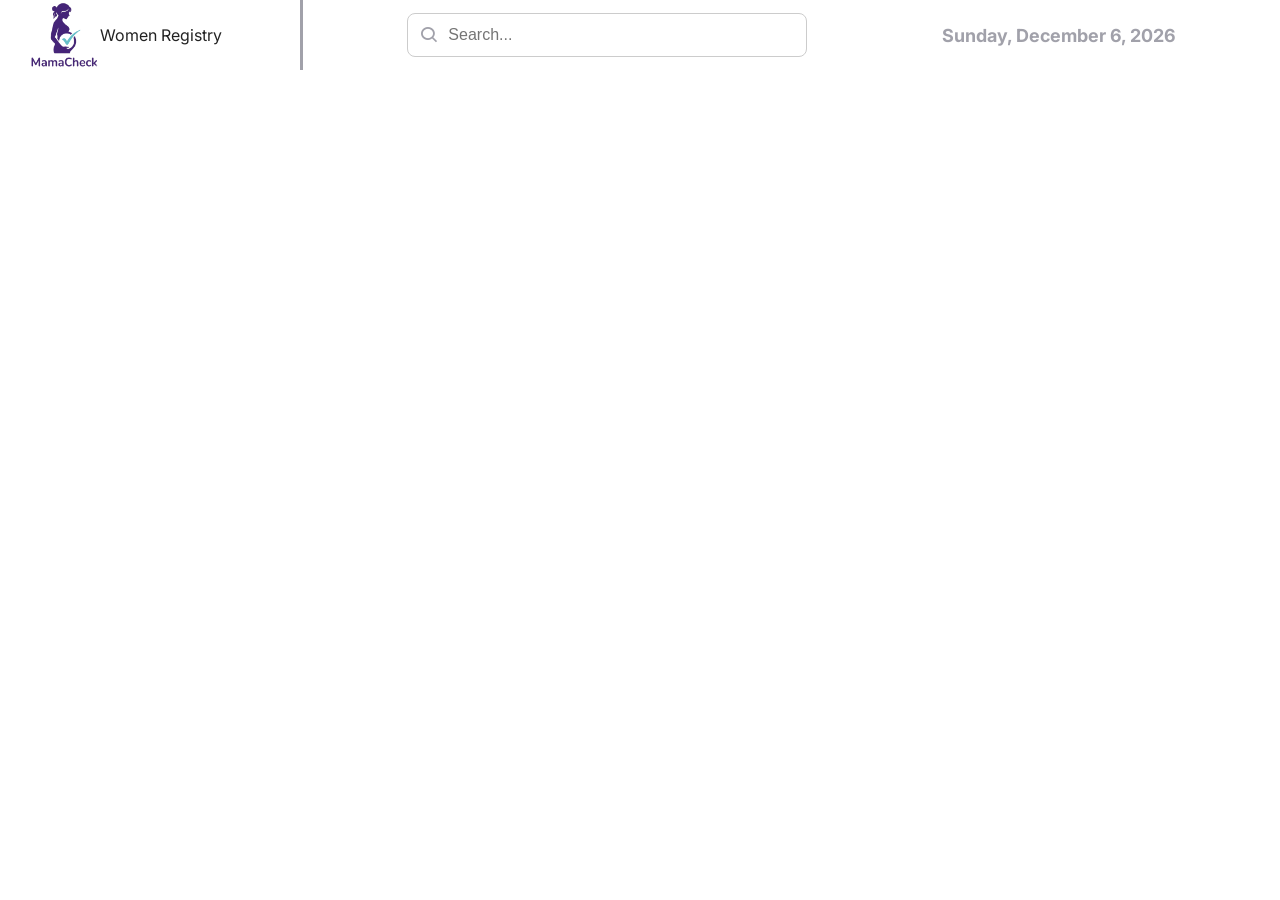
==== ancTracker.html @ 2c7842c2 "another page added" ====
<!DOCTYPE html>
<html lang="en">
<head>
    <meta charset="UTF-8">
    <meta name="viewport" content="width=device-width, initial-scale=1.0">
    <title>Document</title>
    <link rel="shortcut icon" href="favicon.ico" type="image/x-icon">

    <!-- Google Fonts -->
    <link rel="preconnect" href="https://fonts.googleapis.com">
    <link rel="preconnect" href="https://fonts.gstatic.com" crossorigin>

    <link href="https://fonts.googleapis.com/css2?family=Playfair+Display:wght@400;600;700&family=Montserrat:wght@300;400;500;600;700&family=Roboto:wght@300;400;500;700&family=Inter:wght@400;500;600;700&display=swap" rel="stylesheet">

    <!-- Boxicons -->
    <link href="https://unpkg.com/boxicons@2.1.4/css/boxicons.min.css" rel="stylesheet">
    <link href="https://fonts.googleapis.com/css2?family=Archivo+Black&display=swap" rel="stylesheet">
    <!-- Custom CSS -->
     <script src="js/ancTracker.js" defer></script>
     <link rel="stylesheet" href="css/ancTracker.css">
</head>
<body>
    <header class="header">
        <div class="header-box1">
            <img src="images/image 11.svg" alt="">
            <p>Women Registry</p>
        </div>
        <div class="header-box2">
            <div class="search-box">
                <i class='bx bx-search'></i>
                <input type="text" placeholder="Search...">
            </div>
            <div>
                <h2 id="date">Fri, 15 May 2026</h2>
            </div>
        </div>

    </header>

    
</body>
</html>
---- css/ancTracker.css ----
*{
    margin:0;
    padding:0;
    box-sizing:border-box;
}

body{
    font-family:'Inter', sans-serif;
    background:#ffffff;
    color:#222;
    font-size: 1.6rem;
}
html{
    font-size: 62.5%;
}
@media (max-width: 786px) {

}
/*HEADER*/
.header{
    display: grid;
    grid-template-columns: 30rem 1fr;
    background-color: #FFFFFF;
}
.header-box2{
    font-size: 1.2rem;
    display: flex;
    flex-direction: row;
    gap: 3rem;
    align-items: center;
    justify-content: space-evenly;
    border-left: 3px solid #A1A1AA;
}
.header-box2 h2{
    color: #A1A1AA;
}
.search-box {
    position: relative;
    width: 40rem;
}

.search-box i {
    position: absolute;
    left: 12px;
    top: 50%;
    transform: translateY(-50%);
    font-size: 20px;
    color: #A1A1AA;
}

.search-box input {
    width: 100%;
    padding: 12px 12px 12px 40px; /* space for icon */
    border: 1px solid #ccc;
    border-radius: 8px;
    outline: none;
    font-size: 16px;
}

.search-box input:focus {
    border-color: #4CAF50;
}
.header-box1{
    display: flex;
    align-items: center;
}
.header img{
    height: 7rem;
    margin-left: 3rem;
}
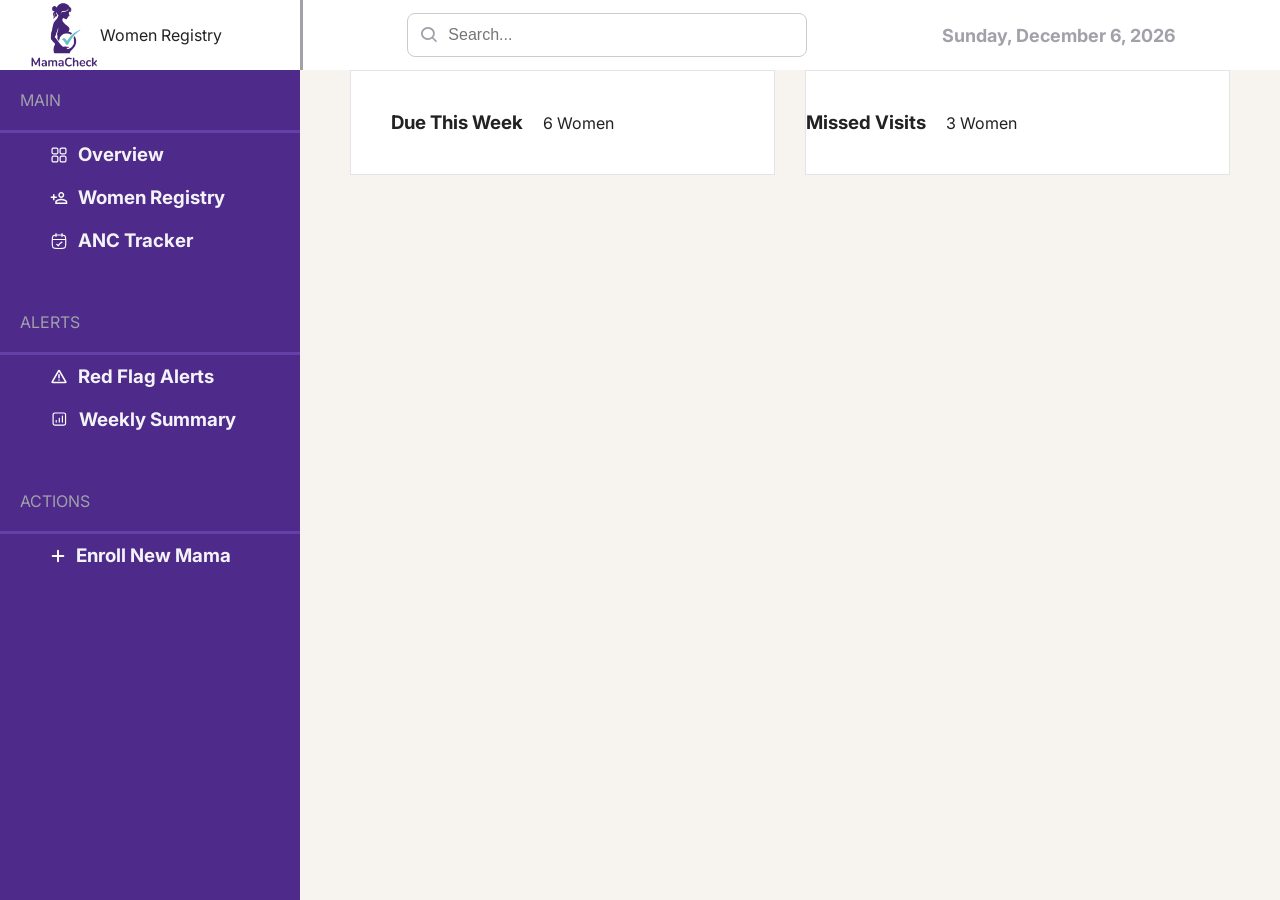
==== commit 3818e01c: "redflag page and tracker page added" ====
--- a/ancTracker.html
+++ b/ancTracker.html
@@ -37,6 +37,74 @@
 
     </header>
 
+
+    <main class="main-container">
+        <aside class="left">
+
+            <div class="left-container">
+                <!--Main under the left container-->
+                <div class="main-sub">MAIN</div>
+
+                <div class="overview">
+                    <img src="images/mage_dashboard.svg" alt="">
+                    <h3>Overview</h3>
+                </div>
+                <div class="registry">
+                    <img src="images/mdi_register-outline.svg" alt="pregnant-woman">
+                    <h3>Women Registry</h3>
+                </div>
+                <div class="tracker">
+                    <img src="images/hugeicons_appointment-02.svg" alt="pregnant woman">
+                    <h3>ANC Tracker</h3>
+                </div>
+
+                <!---Alerts-->
+                <div class="main-sub">ALERTS</div>
+                <div class="alert">
+                    <img src="images/mingcute_alert-line.svg" alt="">
+                    <h3>Red Flag Alerts</h3>
+                </div>
+                <div class="summary">
+                    <img src="images/chart-square-bar.svg" alt="pregnant-woman">
+                    <h3>Weekly Summary</h3>
+                </div>
+
+                <div class="main-sub">ACTIONS</div>
+                <div class="action-enroll">
+                    <img src="images/Icon.svg" alt="pregnant-woman">
+                    <h3>Enroll New Mama</h3>
+                </div>
+            </div>
+
+
+            
+        </aside>
+        <section class="right">
+            <div class="inner-container">
+                <!--First container-->
+                <div class="first-container">
+                    <div class="box1-1">
+                        <h3>Due This Week</h3>
+                        <div>6 Women</div>
+                    </div>
+                    <div></div>
+                    <div></div>
+                    <div></div>
+
+                </div>
+
+                <!--Second container-->
+                <div class="second-container">
+                    <div class="box2-1">
+                        <h3>Missed Visits</h3>
+                        <div>3 Women</div>
+                    </div>
+                    
+                </div>
+            </div>
+        </section>
+    
+
     
 </body>
 </html>
--- a/css/ancTracker.css
+++ b/css/ancTracker.css
@@ -68,3 +68,90 @@
     height: 7rem;
     margin-left: 3rem;
 }
+/*mAIN CONTAINER*/
+.main-container{
+    display: grid;
+    grid-template-columns: 30rem 1fr;
+    /* max-width: 1200px; */
+    background-color: #F7F4EF;
+}
+.inner-container{
+    background-color: #FFFFFF;
+}
+.first-container{
+    background-color: #F7F4EF;
+    padding-top: 2rem;
+    display: flex;
+    align-items: center;
+    gap:2rem;
+    padding: 4rem;
+    align-items: center;
+}
+
+/*lEFT CONTAINER*/
+.left{
+    background-color: #4E2A8A;
+    min-height: calc(100vh - 7rem);
+}
+.left-container{
+
+}
+.main-sub{
+    border-bottom: 3px solid #8A62D866;
+    padding: 2rem;
+    display: flex;
+    color: #A1A1AA;
+}
+.overview,
+.registry,
+.tracker,
+.alert,
+.action-enroll,
+.summary{
+    display: flex;
+    flex-direction: row;
+    gap: 1rem;
+    align-items: center;
+    margin-left: 4rem;
+    color: #F2F2F7;
+    padding: 1rem;
+    cursor: pointer;
+}
+.overview:hover,
+.registry:hover,
+.tracker:hover,
+.summary:hover,
+.alert:hover,
+.action-enroll:hover{
+    background-color: #EFEAFB29;
+}
+.summary, .tracker{
+    margin-bottom: 3rem;
+}
+.main-sub{
+    /* margin-bottom: 2rem; */
+}
+
+/*RIGHT CONTAINER*/
+.right{
+    background-color: #F7F4EF;
+    margin-left: 5rem;
+    margin-right: 5rem;
+}
+
+.inner-container{
+    display: grid;
+    grid-template-columns: 1fr 1fr;
+    gap: 3rem;
+    background-color:#F7F4EF ;
+}
+.first-container, .second-container{
+    background-color: #FFFFFF;
+    border: 1px solid #E4E4E7;
+    display: flex;
+}
+.box1-1,.box2-1{
+    display: flex;
+    align-items: center;
+    gap: 2rem;
+}
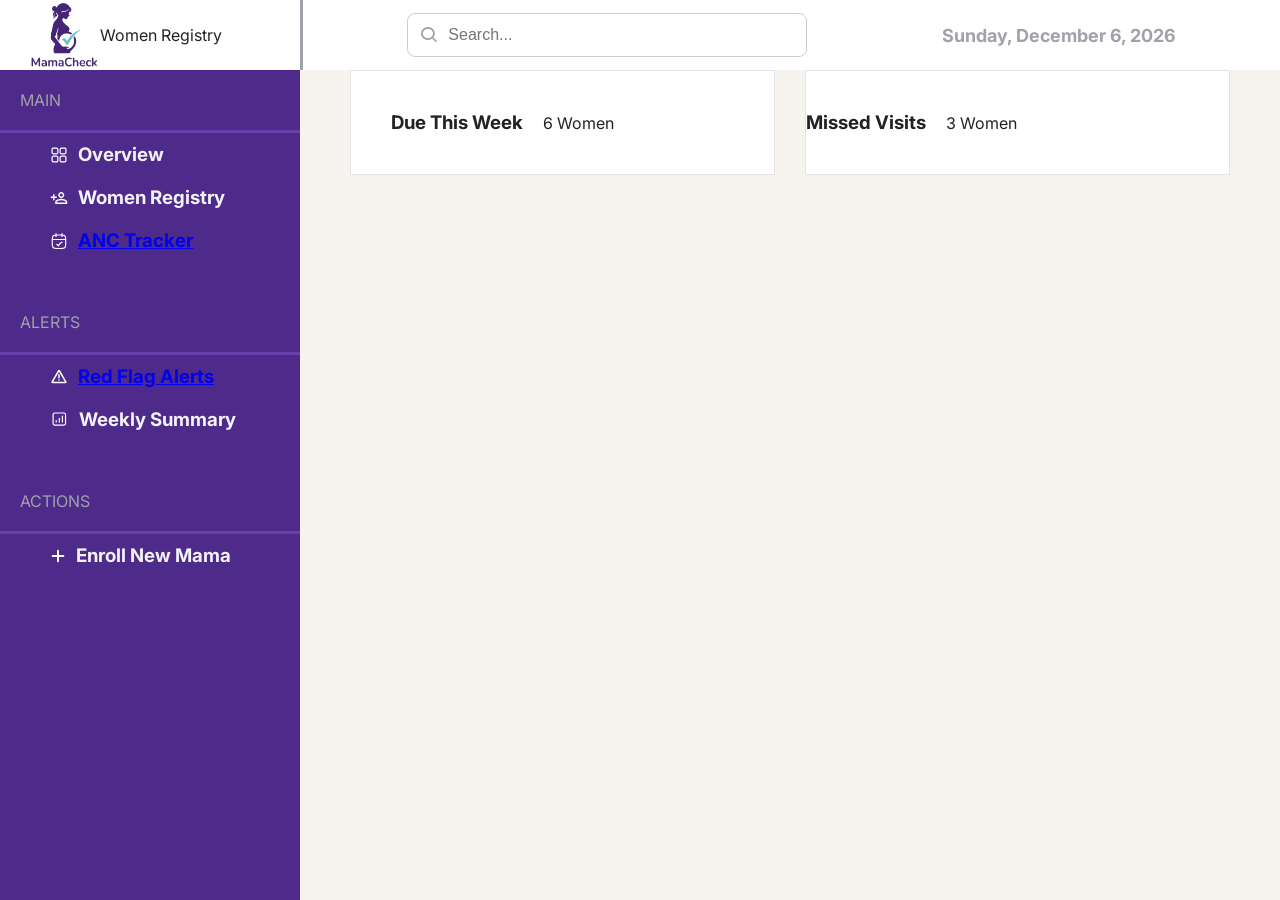
==== commit 64c7d98a: "landing page completed" ====
--- a/ancTracker.html
+++ b/ancTracker.html
@@ -55,14 +55,14 @@
                 </div>
                 <div class="tracker">
                     <img src="images/hugeicons_appointment-02.svg" alt="pregnant woman">
-                    <h3>ANC Tracker</h3>
+                    <a href="ancTracker.html"><h3>ANC Tracker</h3></a>
                 </div>
 
                 <!---Alerts-->
                 <div class="main-sub">ALERTS</div>
                 <div class="alert">
                     <img src="images/mingcute_alert-line.svg" alt="">
-                    <h3>Red Flag Alerts</h3>
+                    <a href="redflagalert.html"><h3>Red Flag Alerts</h3></a>
                 </div>
                 <div class="summary">
                     <img src="images/chart-square-bar.svg" alt="pregnant-woman">
